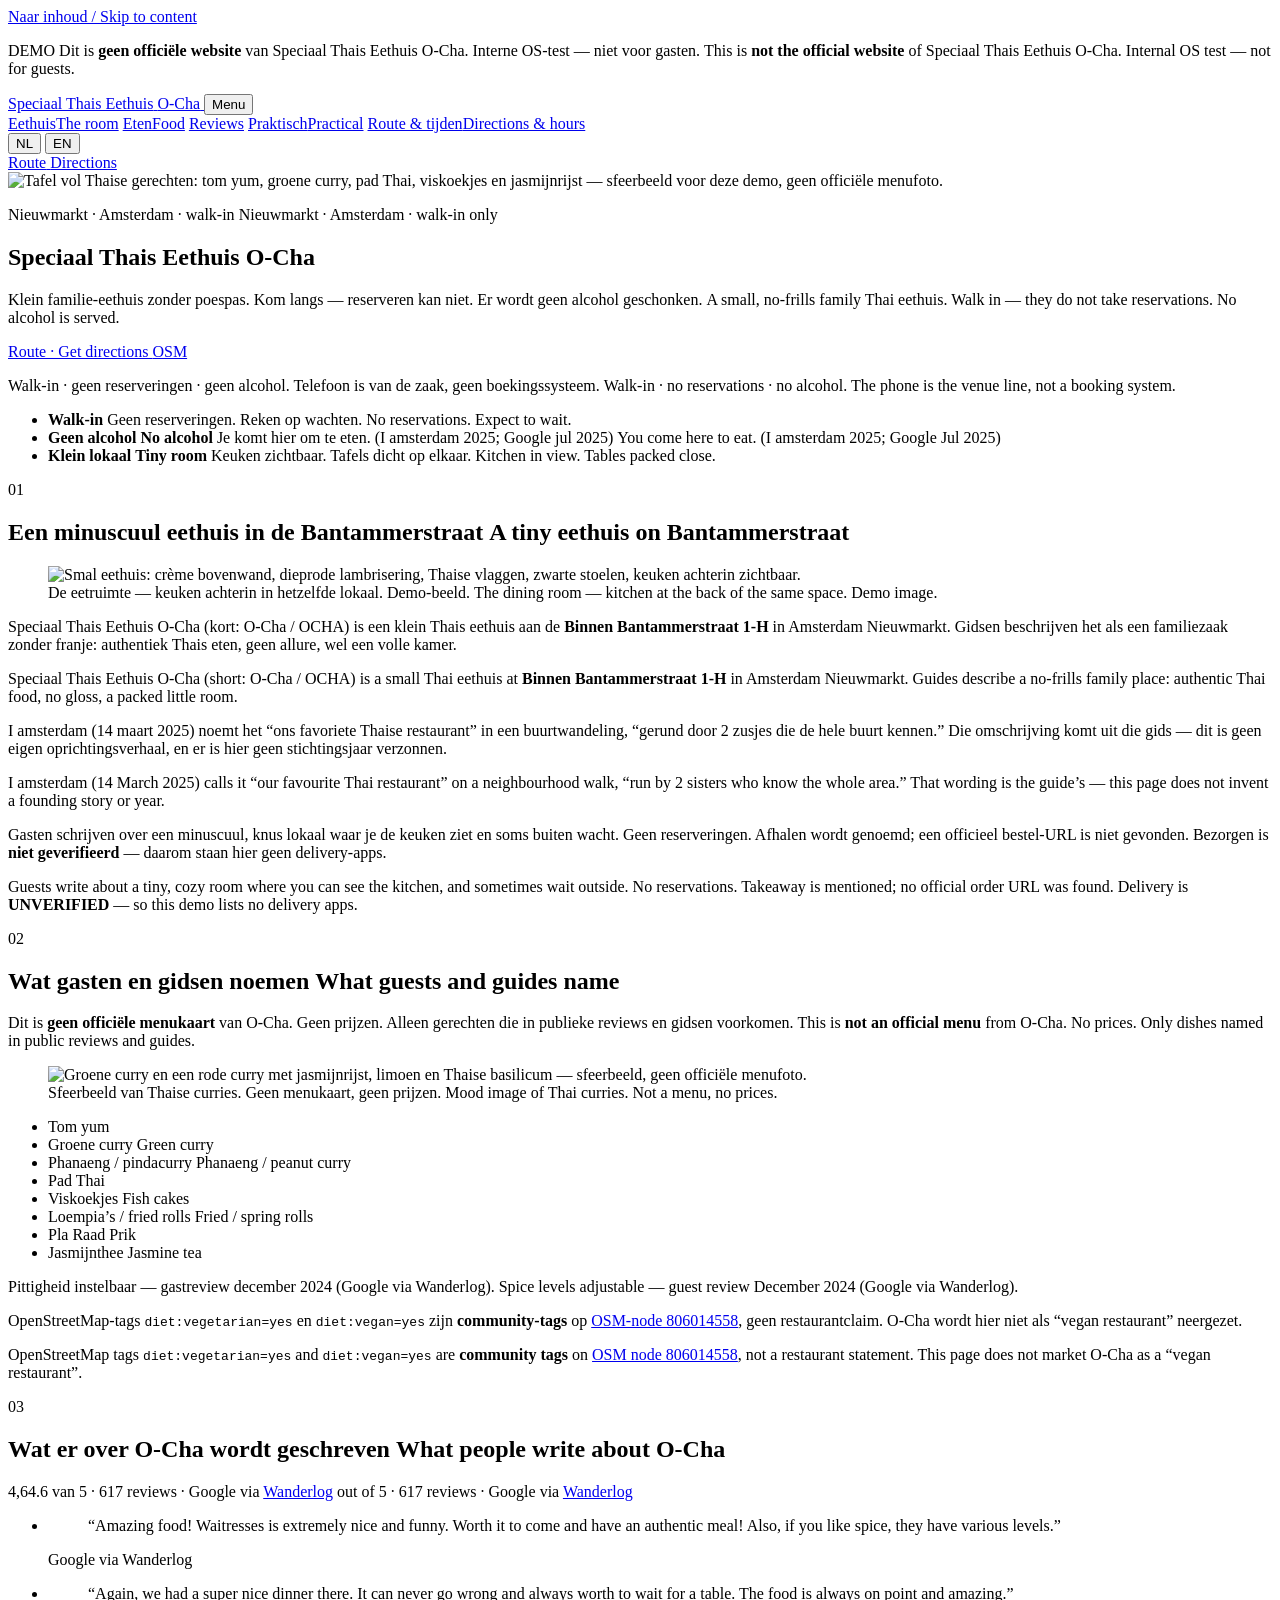
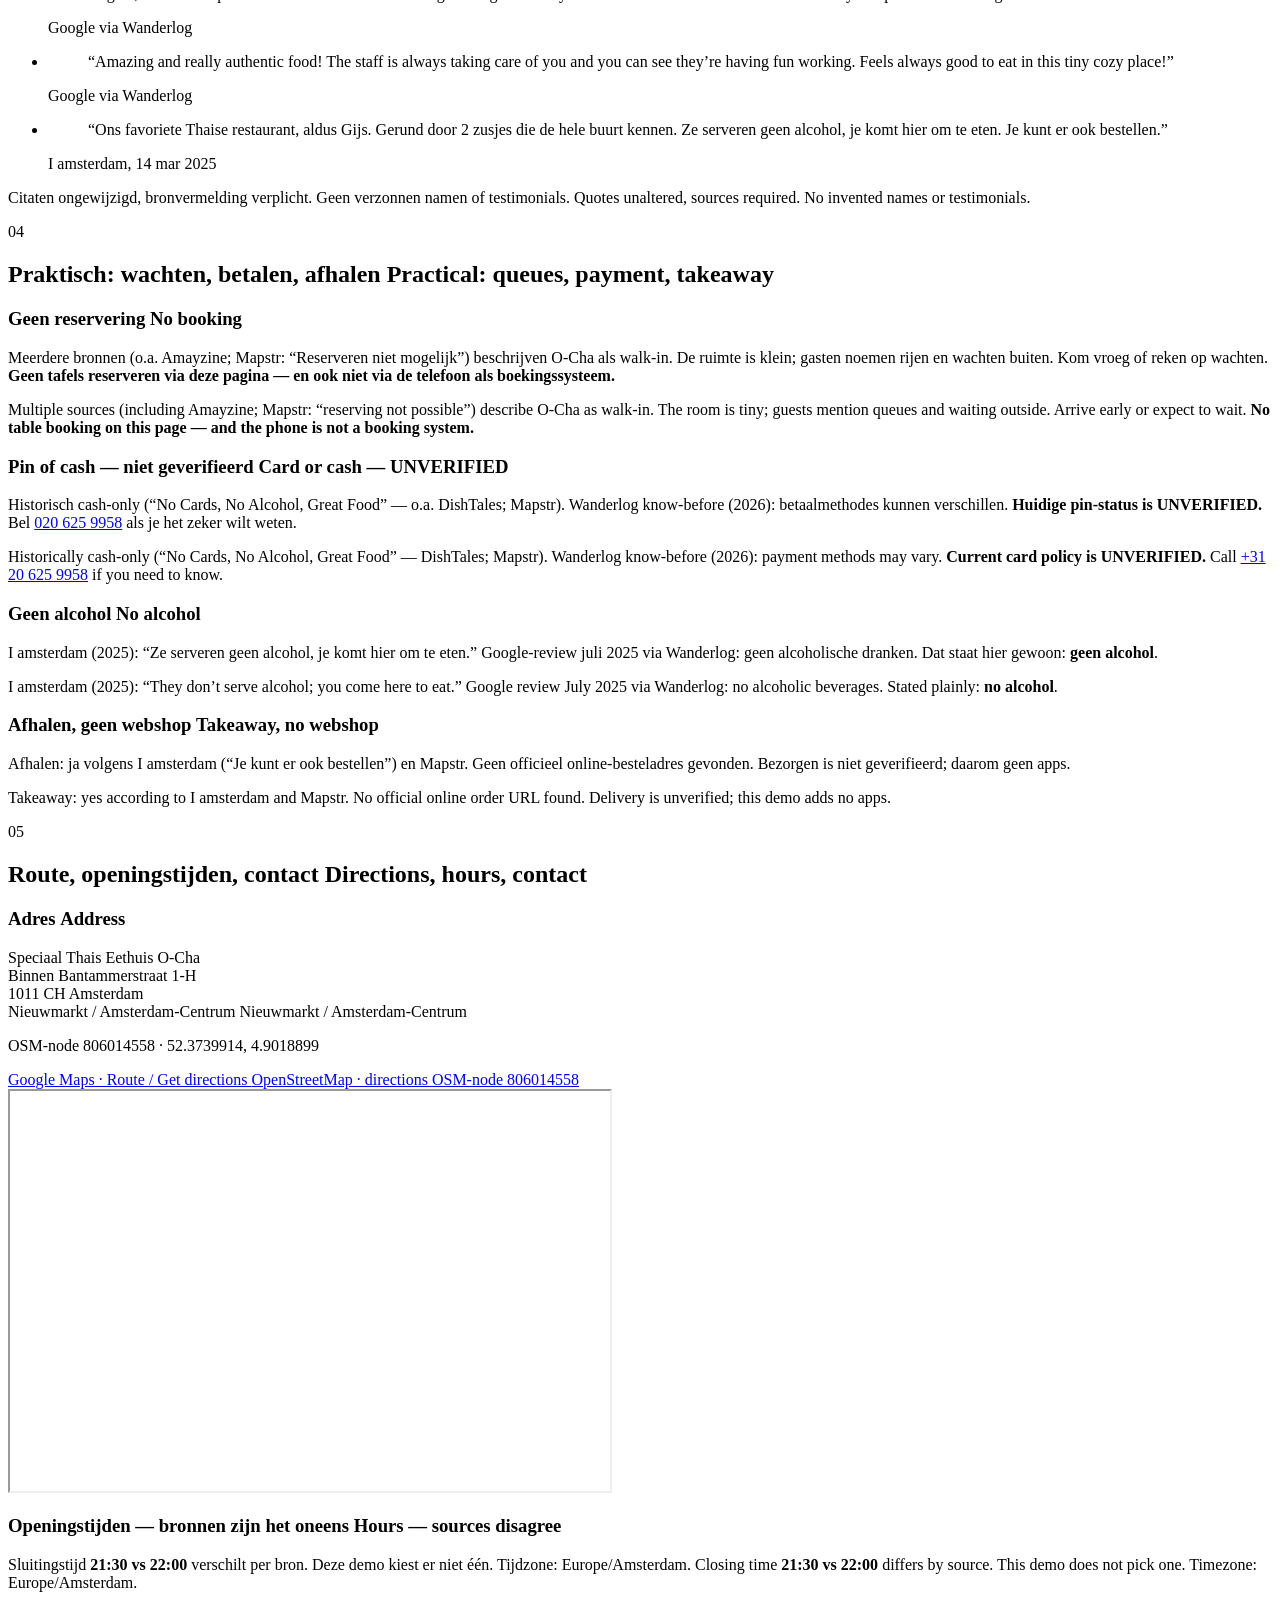
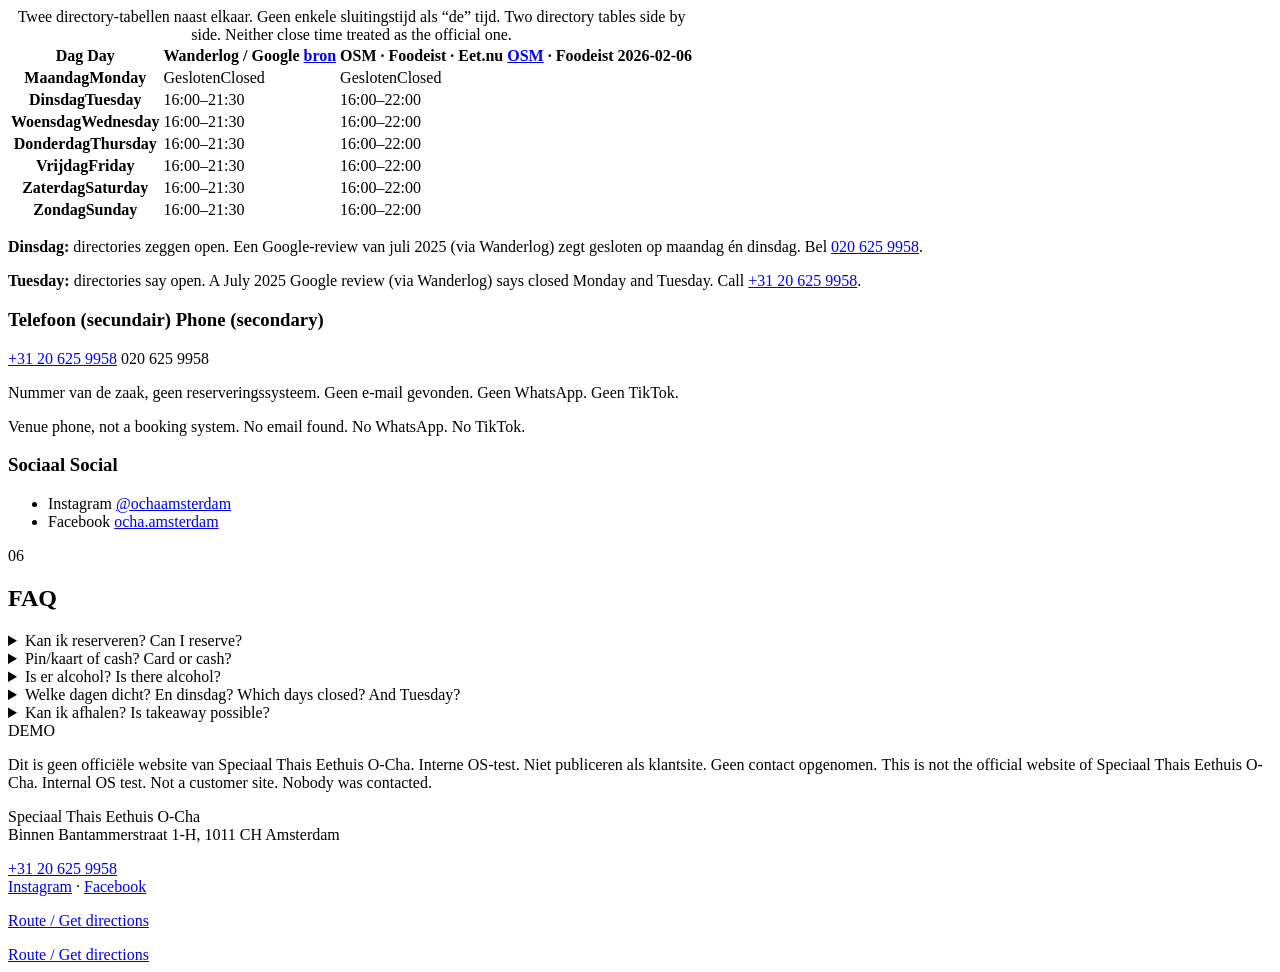
==== o-cha/index.html @ 5ad7f507 "Add O-Cha demo index.html" ====
<!DOCTYPE html>
<html lang="nl" data-lang="nl">
<head>
  <meta charset="utf-8">
  <meta name="viewport" content="width=device-width, initial-scale=1">
  <title>Speciaal Thais Eethuis O-Cha · Nieuwmarkt Amsterdam (Demo)</title>
  <meta name="description" content="Demo — geen officiële website. Speciaal Thais Eethuis O-Cha, Binnen Bantammerstraat 1-H, Amsterdam Nieuwmarkt. Walk-in, geen reserveringen, geen alcohol. Routebeschrijving.">
  <meta name="robots" content="noindex, nofollow, noarchive">
  <meta name="author" content="Interne OS-test demo (niet O-Cha)">
  <meta name="theme-color" content="#6F1D1F">
  <meta property="og:title" content="Speciaal Thais Eethuis O-Cha · Nieuwmarkt (Demo)">
  <meta property="og:description" content="Demo — not the official website. Tiny walk-in Thai eethuis in Amsterdam Nieuwmarkt. No reservations. No alcohol. Get directions.">
  <meta property="og:locale" content="nl_NL">
  <meta property="og:type" content="website">
  <link rel="preconnect" href="https://fonts.googleapis.com">
  <link rel="preconnect" href="https://fonts.gstatic.com" crossorigin>
  <link href="https://fonts.googleapis.com/css2?family=Bricolage+Grotesque:opsz,wght@12..96,500;12..96,700;12..96,800&family=Source+Serif+4:ital,opsz,wght@0,8..60,400;0,8..60,600;1,8..60,400&display=swap" rel="stylesheet">
  <link rel="stylesheet" href="styles.css">
  <script type="application/ld+json">
  {
    "@context": "https://schema.org",
    "@type": "Restaurant",
    "name": "Speciaal Thais Eethuis O-Cha",
    "alternateName": ["O-Cha", "OCHA", "Thais Eethuis Ocha"],
    "servesCuisine": "Thai",
    "acceptsReservations": false,
    "address": {
      "@type": "PostalAddress",
      "streetAddress": "Binnen Bantammerstraat 1-H",
      "postalCode": "1011 CH",
      "addressLocality": "Amsterdam",
      "addressRegion": "Noord-Holland",
      "addressCountry": "NL"
    },
    "geo": {
      "@type": "GeoCoordinates",
      "latitude": 52.3739914,
      "longitude": 4.9018899
    },
    "telephone": "+31206259958",
    "hasMap": "https://www.openstreetmap.org/node/806014558",
    "sameAs": [
      "https://www.instagram.com/ochaamsterdam/",
      "https://www.facebook.com/ocha.amsterdam",
      "https://www.openstreetmap.org/node/806014558"
    ]}
  </script>
</head>
<body>
  <a class="skip-link" href="#inhoud">Naar inhoud / Skip to content</a>

  <div class="chrome-sticky">
  <div class="demo-banner" role="note">
    <p>
      <span class="stamp">DEMO</span>
      <span class="i18n-nl">Dit is <strong>geen officiële website</strong> van Speciaal Thais Eethuis O-Cha. Interne OS-test — niet voor gasten.</span>
      <span class="i18n-en" lang="en">This is <strong>not the official website</strong> of Speciaal Thais Eethuis O-Cha. Internal OS test — not for guests.</span>
    </p>
  </div>

  <header class="site-header">
    <div class="header-inner">
      <a class="wordmark" href="#top">
        <span class="wordmark-kicker">Speciaal Thais Eethuis</span>
        <span class="wordmark-name">O-Cha</span>
      </a>
      <button type="button" class="nav-toggle" id="nav-toggle" aria-expanded="false" aria-controls="site-nav">Menu</button>
      <nav class="nav" id="site-nav" aria-label="Pagina">
        <a href="#eethuis"><span class="i18n-nl">Eethuis</span><span class="i18n-en" lang="en">The room</span></a>
        <a href="#eten"><span class="i18n-nl">Eten</span><span class="i18n-en" lang="en">Food</span></a>
        <a href="#reviews">Reviews</a>
        <a href="#praktisch"><span class="i18n-nl">Praktisch</span><span class="i18n-en" lang="en">Practical</span></a>
        <a href="#route"><span class="i18n-nl">Route &amp; tijden</span><span class="i18n-en" lang="en">Directions &amp; hours</span></a>
      </nav>
      <div class="header-tools">
        <div class="lang-switch" role="group" aria-label="Taal / Language">
          <button type="button" data-lang-btn="nl" aria-pressed="true" lang="nl" aria-label="Nederlands">NL</button>
          <button type="button" data-lang-btn="en" aria-pressed="false" lang="en" aria-label="English">EN</button>
        </div>
        <a class="btn btn-header" href="https://www.google.com/maps/dir/?api=1&amp;destination=Binnen+Bantammerstraat+1-H%2C+1011+CH+Amsterdam" rel="noopener noreferrer">
          <span class="i18n-nl">Route</span>
          <span class="i18n-en" lang="en">Directions</span>
        </a>
      </div>
    </div>
  </header>
  </div>

  <main id="inhoud">
    <section class="hero" id="top">
      <div class="hero-media">
        <img
          src="assets/hero.jpg"
          alt="Tafel vol Thaise gerechten: tom yum, groene curry, pad Thai, viskoekjes en jasmijnrijst — sfeerbeeld voor deze demo, geen officiële menufoto."
          width="1536"
          height="1024"
          fetchpriority="high"
          decoding="async">
      </div>
      <div class="hero-copy">
        <p class="eyebrow">
          <span class="i18n-nl">Nieuwmarkt · Amsterdam · walk-in</span>
          <span class="i18n-en" lang="en">Nieuwmarkt · Amsterdam · walk-in only</span>
        </p>
        <h1>
          <span class="h1-kicker">Speciaal Thais Eethuis</span>
          <span class="h1-name">O-Cha</span>
        </h1>
        <p class="lede">
          <span class="i18n-nl">Klein familie-eethuis zonder poespas. Kom langs — reserveren kan niet. Er wordt geen alcohol geschonken.</span>
          <span class="i18n-en" lang="en">A small, no-frills family Thai eethuis. Walk in — they do not take reservations. No alcohol is served.</span>
        </p>
        <div class="hero-cta">
          <a class="btn btn-primary" href="https://www.google.com/maps/dir/?api=1&amp;destination=Binnen+Bantammerstraat+1-H%2C+1011+CH+Amsterdam" rel="noopener noreferrer">
            Route · Get directions
          </a>
          <a class="btn btn-ghost" href="https://www.openstreetmap.org/directions?to=52.3739914%2C4.9018899" rel="noopener noreferrer">
            OSM
          </a>
        </div>
        <p class="hero-note">
          <span class="i18n-nl">Walk-in · geen reserveringen · geen alcohol. Telefoon is van de zaak, geen boekingssysteem.</span>
          <span class="i18n-en" lang="en">Walk-in · no reservations · no alcohol. The phone is the venue line, not a booking system.</span>
        </p>
      </div>
    </section>

    <section class="facts" aria-label="In het kort">
      <ul class="fact-row">
        <li>
          <strong>Walk-in</strong>
          <span class="i18n-nl">Geen reserveringen. Reken op wachten.</span>
          <span class="i18n-en" lang="en">No reservations. Expect to wait.</span>
        </li>
        <li>
          <strong class="i18n-nl">Geen alcohol</strong>
          <strong class="i18n-en" lang="en">No alcohol</strong>
          <span class="i18n-nl">Je komt hier om te eten. (I amsterdam 2025; Google jul 2025)</span>
          <span class="i18n-en" lang="en">You come here to eat. (I amsterdam 2025; Google Jul 2025)</span>
        </li>
        <li>
          <strong class="i18n-nl">Klein lokaal</strong>
          <strong class="i18n-en" lang="en">Tiny room</strong>
          <span class="i18n-nl">Keuken zichtbaar. Tafels dicht op elkaar.</span>
          <span class="i18n-en" lang="en">Kitchen in view. Tables packed close.</span>
        </li>
      </ul>
    </section>

    <section class="section about" id="eethuis">
      <div class="section-head">
        <p class="section-num">01</p>
        <h2>
          <span class="i18n-nl">Een minuscuul eethuis in de Bantammerstraat</span>
          <span class="i18n-en" lang="en">A tiny eethuis on Bantammerstraat</span>
        </h2>
      </div>
      <div class="about-grid">
        <figure class="about-photo">
          <img
            src="assets/room.jpg"
            alt="Smal eethuis: crème bovenwand, dieprode lambrisering, Thaise vlaggen, zwarte stoelen, keuken achterin zichtbaar."
            width="1536"
            height="1024"
            loading="lazy"
            decoding="async">
          <figcaption>
            <span class="i18n-nl">De eetruimte — keuken achterin in hetzelfde lokaal. Demo-beeld.</span>
            <span class="i18n-en" lang="en">The dining room — kitchen at the back of the same space. Demo image.</span>
          </figcaption>
        </figure>
        <div class="about-copy prose">
          <p class="i18n-nl">
            Speciaal Thais Eethuis O-Cha (kort: O-Cha / OCHA) is een klein Thais eethuis aan de
            <strong>Binnen Bantammerstraat 1-H</strong> in Amsterdam Nieuwmarkt.
            Gidsen beschrijven het als een familiezaak zonder franje: authentiek Thais eten, geen allure, wel een volle kamer.
          </p>
          <p class="i18n-en" lang="en">
            Speciaal Thais Eethuis O-Cha (short: O-Cha / OCHA) is a small Thai eethuis at
            <strong>Binnen Bantammerstraat 1-H</strong> in Amsterdam Nieuwmarkt.
            Guides describe a no-frills family place: authentic Thai food, no gloss, a packed little room.
          </p>
          <p class="i18n-nl">
            I amsterdam (14 maart 2025) noemt het “ons favoriete Thaise restaurant” in een buurtwandeling,
            “gerund door 2 zusjes die de hele buurt kennen.”
            Die omschrijving komt uit die gids — dit is geen eigen oprichtingsverhaal, en er is hier geen stichtingsjaar verzonnen.
          </p>
          <p class="i18n-en" lang="en">
            I amsterdam (14 March 2025) calls it “our favourite Thai restaurant” on a neighbourhood walk,
            “run by 2 sisters who know the whole area.”
            That wording is the guide’s — this page does not invent a founding story or year.
          </p>
          <p class="i18n-nl">
            Gasten schrijven over een minuscuul, knus lokaal waar je de keuken ziet en soms buiten wacht.
            Geen reserveringen. Afhalen wordt genoemd; een officieel bestel-URL is niet gevonden. Bezorgen is <strong>niet geverifieerd</strong> — daarom staan hier geen delivery-apps.
          </p>
          <p class="i18n-en" lang="en">
            Guests write about a tiny, cozy room where you can see the kitchen, and sometimes wait outside.
            No reservations. Takeaway is mentioned; no official order URL was found. Delivery is <strong>UNVERIFIED</strong> — so this demo lists no delivery apps.
          </p>
        </div>
      </div>
    </section>

    <section class="section food" id="eten">
      <div class="section-head">
        <p class="section-num">02</p>
        <h2>
          <span class="i18n-nl">Wat gasten en gidsen noemen</span>
          <span class="i18n-en" lang="en">What guests and guides name</span>
        </h2>
        <p class="section-lead">
          <span class="i18n-nl">Dit is <strong>geen officiële menukaart</strong> van O-Cha. Geen prijzen. Alleen gerechten die in publieke reviews en gidsen voorkomen.</span>
          <span class="i18n-en" lang="en">This is <strong>not an official menu</strong> from O-Cha. No prices. Only dishes named in public reviews and guides.</span>
        </p>
      </div>
      <figure class="food-photo">
        <img
          src="assets/food.jpg"
          alt="Groene curry en een rode curry met jasmijnrijst, limoen en Thaise basilicum — sfeerbeeld, geen officiële menufoto."
          width="1536"
          height="1024"
          loading="lazy"
          decoding="async">
        <figcaption>
          <span class="i18n-nl">Sfeerbeeld van Thaise curries. Geen menukaart, geen prijzen.</span>
          <span class="i18n-en" lang="en">Mood image of Thai curries. Not a menu, no prices.</span>
        </figcaption>
      </figure>
      <ul class="dish-list">
        <li>Tom yum</li>
        <li>
          <span class="i18n-nl">Groene curry</span>
          <span class="i18n-en" lang="en">Green curry</span>
        </li>
        <li>
          <span class="i18n-nl">Phanaeng / pindacurry</span>
          <span class="i18n-en" lang="en">Phanaeng / peanut curry</span>
        </li>
        <li>Pad Thai</li>
        <li>
          <span class="i18n-nl">Viskoekjes</span>
          <span class="i18n-en" lang="en">Fish cakes</span>
        </li>
        <li>
          <span class="i18n-nl">Loempia’s / fried rolls</span>
          <span class="i18n-en" lang="en">Fried / spring rolls</span>
        </li>
        <li>Pla Raad Prik</li>
        <li>
          <span class="i18n-nl">Jasmijnthee</span>
          <span class="i18n-en" lang="en">Jasmine tea</span>
        </li>
      </ul>
      <p class="spice-note">
        <span class="i18n-nl">Pittigheid instelbaar — gastreview december 2024 (Google via Wanderlog).</span>
        <span class="i18n-en" lang="en">Spice levels adjustable — guest review December 2024 (Google via Wanderlog).</span>
      </p>
      <aside class="callout callout-quiet">
        <p class="i18n-nl">
          OpenStreetMap-tags <code>diet:vegetarian=yes</code> en <code>diet:vegan=yes</code> zijn
          <strong>community-tags</strong> op
          <a href="https://www.openstreetmap.org/node/806014558" rel="noopener noreferrer">OSM-node 806014558</a>,
          geen restaurantclaim. O-Cha wordt hier niet als “vegan restaurant” neergezet.
        </p>
        <p class="i18n-en" lang="en">
          OpenStreetMap tags <code>diet:vegetarian=yes</code> and <code>diet:vegan=yes</code> are
          <strong>community tags</strong> on
          <a href="https://www.openstreetmap.org/node/806014558" rel="noopener noreferrer">OSM node 806014558</a>,
          not a restaurant statement. This page does not market O-Cha as a “vegan restaurant”.
        </p>
      </aside>
    </section>

    <section class="section reviews" id="reviews">
      <div class="section-head">
        <p class="section-num">03</p>
        <h2>
          <span class="i18n-nl">Wat er over O-Cha wordt geschreven</span>
          <span class="i18n-en" lang="en">What people write about O-Cha</span>
        </h2>
        <p class="rating-line">
          <span class="rating-num"><span class="i18n-nl">4,6</span><span class="i18n-en" lang="en">4.6</span></span>
          <span class="rating-meta">
            <span class="i18n-nl">van 5 · 617 reviews · Google via <a href="https://wanderlog.com/place/details/372901/ocha-thai-restaurant" rel="noopener noreferrer">Wanderlog</a></span>
            <span class="i18n-en" lang="en">out of 5 · 617 reviews · Google via <a href="https://wanderlog.com/place/details/372901/ocha-thai-restaurant" rel="noopener noreferrer">Wanderlog</a></span>
          </span>
        </p>
      </div>
      <ul class="review-grid">
        <li class="review-card" lang="en">
          <blockquote>
            <p>“Amazing food! Waitresses is extremely nice and funny. Worth it to come and have an authentic meal! Also, if you like spice, they have various levels.”</p>
          </blockquote>
          <p class="review-src">Google via Wanderlog</p>
        </li>
        <li class="review-card" lang="en">
          <blockquote>
            <p>“Again, we had a super nice dinner there. It can never go wrong and always worth to wait for a table. The food is always on point and amazing.”</p>
          </blockquote>
          <p class="review-src">Google via Wanderlog</p>
        </li>
        <li class="review-card" lang="en">
          <blockquote>
            <p>“Amazing and really authentic food! The staff is always taking care of you and you can see they’re having fun working. Feels always good to eat in this tiny cozy place!”</p>
          </blockquote>
          <p class="review-src">Google via Wanderlog</p>
        </li>
        <li class="review-card">
          <blockquote>
            <p>“Ons favoriete Thaise restaurant, aldus Gijs. Gerund door 2 zusjes die de hele buurt kennen. Ze serveren geen alcohol, je komt hier om te eten. Je kunt er ook bestellen.”</p>
          </blockquote>
          <p class="review-src">I amsterdam, 14 mar 2025</p>
        </li>
      </ul>
      <p class="fineprint">
        <span class="i18n-nl">Citaten ongewijzigd, bronvermelding verplicht. Geen verzonnen namen of testimonials.</span>
        <span class="i18n-en" lang="en">Quotes unaltered, sources required. No invented names or testimonials.</span>
      </p>
    </section>

    <section class="section practical" id="praktisch">
      <div class="section-head">
        <p class="section-num">04</p>
        <h2>
          <span class="i18n-nl">Praktisch: wachten, betalen, afhalen</span>
          <span class="i18n-en" lang="en">Practical: queues, payment, takeaway</span>
        </h2>
      </div>
      <div class="pract-grid">
        <article class="pract-card">
          <h3>
            <span class="i18n-nl">Geen reservering</span>
            <span class="i18n-en" lang="en">No booking</span>
          </h3>
          <p class="i18n-nl">
            Meerdere bronnen (o.a. Amayzine; Mapstr: “Reserveren niet mogelijk”) beschrijven O-Cha als walk-in.
            De ruimte is klein; gasten noemen rijen en wachten buiten. Kom vroeg of reken op wachten.
            <strong>Geen tafels reserveren via deze pagina — en ook niet via de telefoon als boekingssysteem.</strong>
          </p>
          <p class="i18n-en" lang="en">
            Multiple sources (including Amayzine; Mapstr: “reserving not possible”) describe O-Cha as walk-in.
            The room is tiny; guests mention queues and waiting outside. Arrive early or expect to wait.
            <strong>No table booking on this page — and the phone is not a booking system.</strong>
          </p>
        </article>
        <article class="pract-card">
          <h3>
            <span class="i18n-nl">Pin of cash — niet geverifieerd</span>
            <span class="i18n-en" lang="en">Card or cash — UNVERIFIED</span>
          </h3>
          <p class="i18n-nl">
            Historisch cash-only (“No Cards, No Alcohol, Great Food” — o.a. DishTales; Mapstr).
            Wanderlog know-before (2026): betaalmethodes kunnen verschillen.
            <strong>Huidige pin-status is UNVERIFIED.</strong>
            Bel <a href="tel:+31206259958">020 625 9958</a> als je het zeker wilt weten.
          </p>
          <p class="i18n-en" lang="en">
            Historically cash-only (“No Cards, No Alcohol, Great Food” — DishTales; Mapstr).
            Wanderlog know-before (2026): payment methods may vary.
            <strong>Current card policy is UNVERIFIED.</strong>
            Call <a href="tel:+31206259958">+31 20 625 9958</a> if you need to know.
          </p>
        </article>
        <article class="pract-card">
          <h3>
            <span class="i18n-nl">Geen alcohol</span>
            <span class="i18n-en" lang="en">No alcohol</span>
          </h3>
          <p class="i18n-nl">
            I amsterdam (2025): “Ze serveren geen alcohol, je komt hier om te eten.”
            Google-review juli 2025 via Wanderlog: geen alcoholische dranken.
            Dat staat hier gewoon: <strong>geen alcohol</strong>.
          </p>
          <p class="i18n-en" lang="en">
            I amsterdam (2025): “They don’t serve alcohol; you come here to eat.”
            Google review July 2025 via Wanderlog: no alcoholic beverages.
            Stated plainly: <strong>no alcohol</strong>.
          </p>
        </article>
        <article class="pract-card">
          <h3>
            <span class="i18n-nl">Afhalen, geen webshop</span>
            <span class="i18n-en" lang="en">Takeaway, no webshop</span>
          </h3>
          <p class="i18n-nl">
            Afhalen: ja volgens I amsterdam (“Je kunt er ook bestellen”) en Mapstr.
            Geen officieel online-besteladres gevonden. Bezorgen is niet geverifieerd; daarom geen apps.
          </p>
          <p class="i18n-en" lang="en">
            Takeaway: yes according to I amsterdam and Mapstr.
            No official online order URL found. Delivery is unverified; this demo adds no apps.
          </p>
        </article>
      </div>
    </section>

    <section class="section location" id="route">
      <div class="section-head">
        <p class="section-num">05</p>
        <h2>
          <span class="i18n-nl">Route, openingstijden, contact</span>
          <span class="i18n-en" lang="en">Directions, hours, contact</span>
        </h2>
      </div>

      <div class="loc-grid">
        <div class="loc-card address-card">
          <h3>
            <span class="i18n-nl">Adres</span>
            <span class="i18n-en" lang="en">Address</span>
          </h3>
          <p class="addr">
            Speciaal Thais Eethuis O-Cha<br>
            Binnen Bantammerstraat 1-H<br>
            1011 CH Amsterdam<br>
            <span class="i18n-nl">Nieuwmarkt / Amsterdam-Centrum</span>
            <span class="i18n-en" lang="en">Nieuwmarkt / Amsterdam-Centrum</span>
          </p>
          <p class="coords">OSM-node 806014558 · 52.3739914, 4.9018899</p>
          <div class="cta-stack">
            <a class="btn btn-primary" href="https://www.google.com/maps/dir/?api=1&amp;destination=Binnen+Bantammerstraat+1-H%2C+1011+CH+Amsterdam" rel="noopener noreferrer">
              Google Maps · Route / Get directions
            </a>
            <a class="btn btn-secondary" href="https://www.openstreetmap.org/directions?to=52.3739914%2C4.9018899" rel="noopener noreferrer">
              OpenStreetMap · directions
            </a>
            <a class="text-link" href="https://www.openstreetmap.org/node/806014558" rel="noopener noreferrer">OSM-node 806014558</a>
          </div>
        </div>

        <div class="loc-card map-card">
          <iframe
            title="OpenStreetMap: Speciaal Thais Eethuis O-Cha, Binnen Bantammerstraat"
            src="https://www.openstreetmap.org/export/embed.html?bbox=4.8985%2C52.3724%2C4.9053%2C52.3756&amp;layer=mapnik&amp;marker=52.3739914%2C4.9018899"
            width="600"
            height="400"
            loading="lazy"
            referrerpolicy="no-referrer-when-downgrade"></iframe>
        </div>
      </div>

      <div class="hours-wrap">
        <h3>
          <span class="i18n-nl">Openingstijden — bronnen zijn het oneens</span>
          <span class="i18n-en" lang="en">Hours — sources disagree</span>
        </h3>
        <p class="hours-caption">
          <span class="i18n-nl">Sluitingstijd <strong>21:30 vs 22:00</strong> verschilt per bron. Deze demo kiest er niet één. Tijdzone: Europe/Amsterdam.</span>
          <span class="i18n-en" lang="en">Closing time <strong>21:30 vs 22:00</strong> differs by source. This demo does not pick one. Timezone: Europe/Amsterdam.</span>
        </p>
        <div class="table-scroll" tabindex="0">
          <table class="hours-table">
            <caption>
              <span class="i18n-nl">Twee directory-tabellen naast elkaar. Geen enkele sluitingstijd als “de” tijd.</span>
              <span class="i18n-en" lang="en">Two directory tables side by side. Neither close time treated as the official one.</span>
            </caption>
            <thead>
              <tr>
                <th scope="col">
                  <span class="i18n-nl">Dag</span>
                  <span class="i18n-en" lang="en">Day</span>
                </th>
                <th scope="col">
                  Wanderlog / Google
                  <span class="th-src"><a href="https://wanderlog.com/place/details/372901/ocha-thai-restaurant" rel="noopener noreferrer">bron</a></span>
                </th>
                <th scope="col">
                  OSM · Foodeist · Eet.nu
                  <span class="th-src"><a href="https://www.openstreetmap.org/node/806014558" rel="noopener noreferrer">OSM</a> · Foodeist 2026-02-06</span>
                </th>
              </tr>
            </thead>
            <tbody>
              <tr>
                <th scope="row"><span class="i18n-nl">Maandag</span><span class="i18n-en" lang="en">Monday</span></th>
                <td><span class="i18n-nl">Gesloten</span><span class="i18n-en" lang="en">Closed</span></td>
                <td><span class="i18n-nl">Gesloten</span><span class="i18n-en" lang="en">Closed</span></td>
              </tr>
              <tr class="row-conflict">
                <th scope="row"><span class="i18n-nl">Dinsdag</span><span class="i18n-en" lang="en">Tuesday</span></th>
                <td>16:00–21:30</td>
                <td>16:00–22:00</td>
              </tr>
              <tr>
                <th scope="row"><span class="i18n-nl">Woensdag</span><span class="i18n-en" lang="en">Wednesday</span></th>
                <td>16:00–21:30</td>
                <td>16:00–22:00</td>
              </tr>
              <tr>
                <th scope="row"><span class="i18n-nl">Donderdag</span><span class="i18n-en" lang="en">Thursday</span></th>
                <td>16:00–21:30</td>
                <td>16:00–22:00</td>
              </tr>
              <tr>
                <th scope="row"><span class="i18n-nl">Vrijdag</span><span class="i18n-en" lang="en">Friday</span></th>
                <td>16:00–21:30</td>
                <td>16:00–22:00</td>
              </tr>
              <tr>
                <th scope="row"><span class="i18n-nl">Zaterdag</span><span class="i18n-en" lang="en">Saturday</span></th>
                <td>16:00–21:30</td>
                <td>16:00–22:00</td>
              </tr>
              <tr>
                <th scope="row"><span class="i18n-nl">Zondag</span><span class="i18n-en" lang="en">Sunday</span></th>
                <td>16:00–21:30</td>
                <td>16:00–22:00</td>
              </tr>
            </tbody>
          </table>
        </div>
        <aside class="callout callout-hours" role="note">
          <p class="i18n-nl">
            <strong>Dinsdag:</strong> directories zeggen open. Een Google-review van juli 2025 (via Wanderlog) zegt gesloten op maandag én dinsdag.
            Bel <a href="tel:+31206259958">020 625 9958</a>.
          </p>
          <p class="i18n-en" lang="en">
            <strong>Tuesday:</strong> directories say open. A July 2025 Google review (via Wanderlog) says closed Monday and Tuesday.
            Call <a href="tel:+31206259958">+31 20 625 9958</a>.
          </p>
        </aside>
      </div>

      <div class="contact-row">
        <div class="loc-card">
          <h3>
            <span class="i18n-nl">Telefoon (secundair)</span>
            <span class="i18n-en" lang="en">Phone (secondary)</span>
          </h3>
          <p class="phone-line">
            <a href="tel:+31206259958">+31 20 625 9958</a>
            <span class="phone-local">020 625 9958</span>
          </p>
          <p class="i18n-nl">Nummer van de zaak, geen reserveringssysteem. Geen e-mail gevonden. Geen WhatsApp. Geen TikTok.</p>
          <p class="i18n-en" lang="en">Venue phone, not a booking system. No email found. No WhatsApp. No TikTok.</p>
        </div>
        <div class="loc-card">
          <h3>
            <span class="i18n-nl">Sociaal</span>
            <span class="i18n-en" lang="en">Social</span>
          </h3>
          <ul class="social-list">
            <li>
              Instagram
              <a href="https://www.instagram.com/ochaamsterdam/" rel="noopener noreferrer">@ochaamsterdam</a>
            </li>
            <li>
              Facebook
              <a href="https://www.facebook.com/ocha.amsterdam" rel="noopener noreferrer">ocha.amsterdam</a>
            </li>
          </ul>
        </div>
      </div>
    </section>

    <section class="section faq" id="faq">
      <div class="section-head">
        <p class="section-num">06</p>
        <h2>FAQ</h2>
      </div>
      <div class="faq-list">
        <details>
          <summary>
            <span class="i18n-nl">Kan ik reserveren?</span>
            <span class="i18n-en" lang="en">Can I reserve?</span>
          </summary>
          <p class="i18n-nl">Nee volgens meerdere publieke bronnen (Amayzine; Mapstr “Reserveren niet mogelijk”; walk-in). Kom vroeg of reken op wachten. Deze demo heeft bewust geen reserveringsformulier.</p>
          <p class="i18n-en" lang="en">No, according to multiple public sources (Amayzine; Mapstr “reserving not possible”; walk-in). Come early or expect to wait. This demo has no reservation form on purpose.</p>
        </details>
        <details>
          <summary>
            <span class="i18n-nl">Pin/kaart of cash?</span>
            <span class="i18n-en" lang="en">Card or cash?</span>
          </summary>
          <p class="i18n-nl">Historisch cash-only. Huidige pin-status UNVERIFIED — bel 020 625 9958.</p>
          <p class="i18n-en" lang="en">Historically cash-only. Current card status UNVERIFIED — call +31 20 625 9958.</p>
        </details>
        <details>
          <summary>
            <span class="i18n-nl">Is er alcohol?</span>
            <span class="i18n-en" lang="en">Is there alcohol?</span>
          </summary>
          <p class="i18n-nl">Nee. I amsterdam (2025) en Google-review juli 2025 via Wanderlog.</p>
          <p class="i18n-en" lang="en">No. I amsterdam (2025) and a July 2025 Google review via Wanderlog.</p>
        </details>
        <details>
          <summary>
            <span class="i18n-nl">Welke dagen dicht? En dinsdag?</span>
            <span class="i18n-en" lang="en">Which days closed? And Tuesday?</span>
          </summary>
          <p class="i18n-nl">Directories: maandag dicht, di–zo open. Sluitingstijd 21:30 vs 22:00 verschilt per bron. Dinsdag: directories zeggen open; een Google-review van juli 2025 (via Wanderlog) zegt gesloten op maandag én dinsdag. Bel 020 625 9958.</p>
          <p class="i18n-en" lang="en">Directories: Monday closed, Tue–Sun open. Closing time 21:30 vs 22:00 differs by source. Tuesday: directories say open; a July 2025 Google review (via Wanderlog) says closed Monday and Tuesday. Call +31 20 625 9958.</p>
        </details>
        <details>
          <summary>
            <span class="i18n-nl">Kan ik afhalen?</span>
            <span class="i18n-en" lang="en">Is takeaway possible?</span>
          </summary>
          <p class="i18n-nl">Ja volgens I amsterdam en Mapstr. Geen officieel online-bestel-URL gevonden. Geen delivery-apps op deze pagina.</p>
          <p class="i18n-en" lang="en">Yes according to I amsterdam and Mapstr. No official online order URL found. No delivery apps on this page.</p>
        </details>
      </div>
    </section>
  </main>

  <footer class="site-footer">
    <div class="footer-demo" role="note">
      <span class="stamp">DEMO</span>
      <p>
        <span class="i18n-nl">Dit is geen officiële website van Speciaal Thais Eethuis O-Cha. Interne OS-test. Niet publiceren als klantsite. Geen contact opgenomen.</span>
        <span class="i18n-en" lang="en">This is not the official website of Speciaal Thais Eethuis O-Cha. Internal OS test. Not a customer site. Nobody was contacted.</span>
      </p>
    </div>
    <div class="footer-grid">
      <p>
        Speciaal Thais Eethuis O-Cha<br>
        Binnen Bantammerstraat 1-H, 1011 CH Amsterdam
      </p>
      <p>
        <a href="tel:+31206259958">+31 20 625 9958</a><br>
        <a href="https://www.instagram.com/ochaamsterdam/" rel="noopener noreferrer">Instagram</a>
        ·
        <a href="https://www.facebook.com/ocha.amsterdam" rel="noopener noreferrer">Facebook</a>
      </p>
      <p class="footer-cta">
        <a href="https://www.google.com/maps/dir/?api=1&amp;destination=Binnen+Bantammerstraat+1-H%2C+1011+CH+Amsterdam" rel="noopener noreferrer">Route / Get directions</a>
      </p>
    </div>
  </footer>

  <div class="sticky-cta" id="sticky-cta">
    <a class="btn btn-primary" href="https://www.google.com/maps/dir/?api=1&amp;destination=Binnen+Bantammerstraat+1-H%2C+1011+CH+Amsterdam" rel="noopener noreferrer">
      Route / Get directions
    </a>
  </div>

  <script src="app.js" defer></script>
</body>
</html>
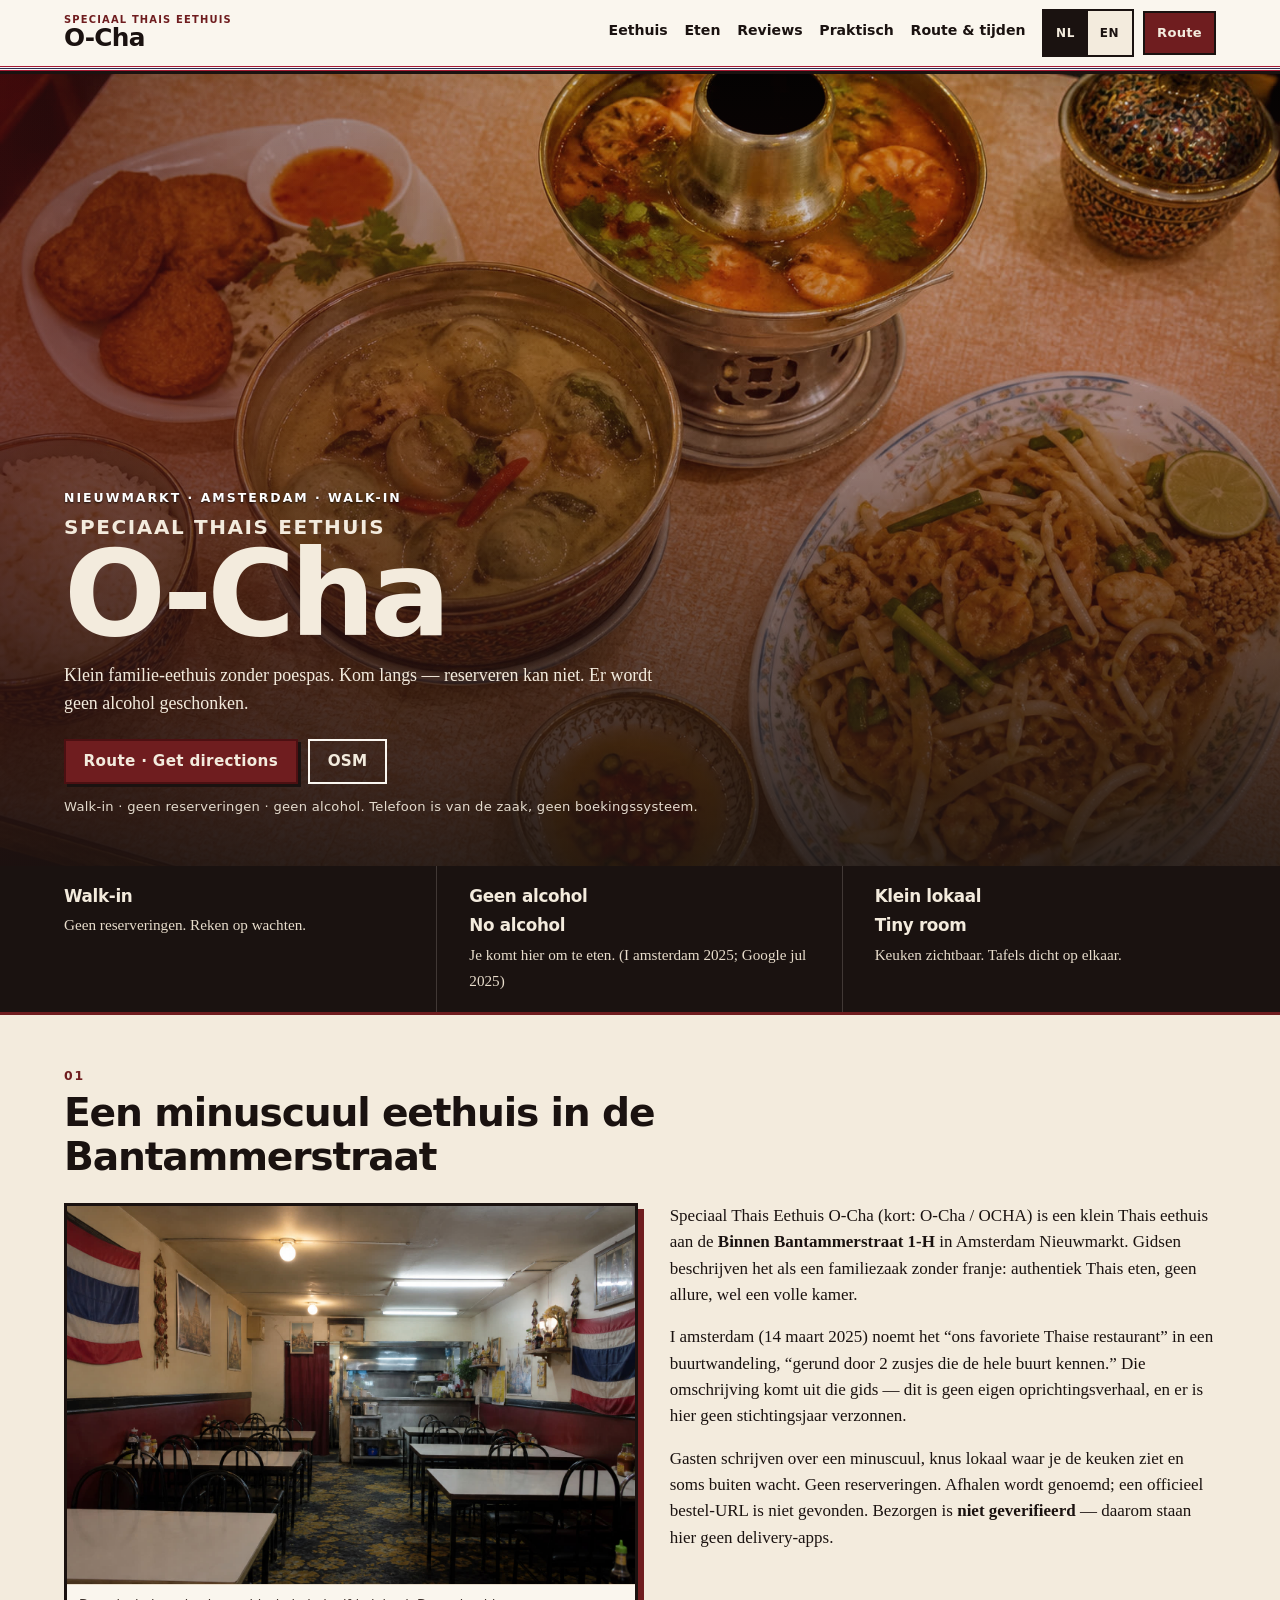
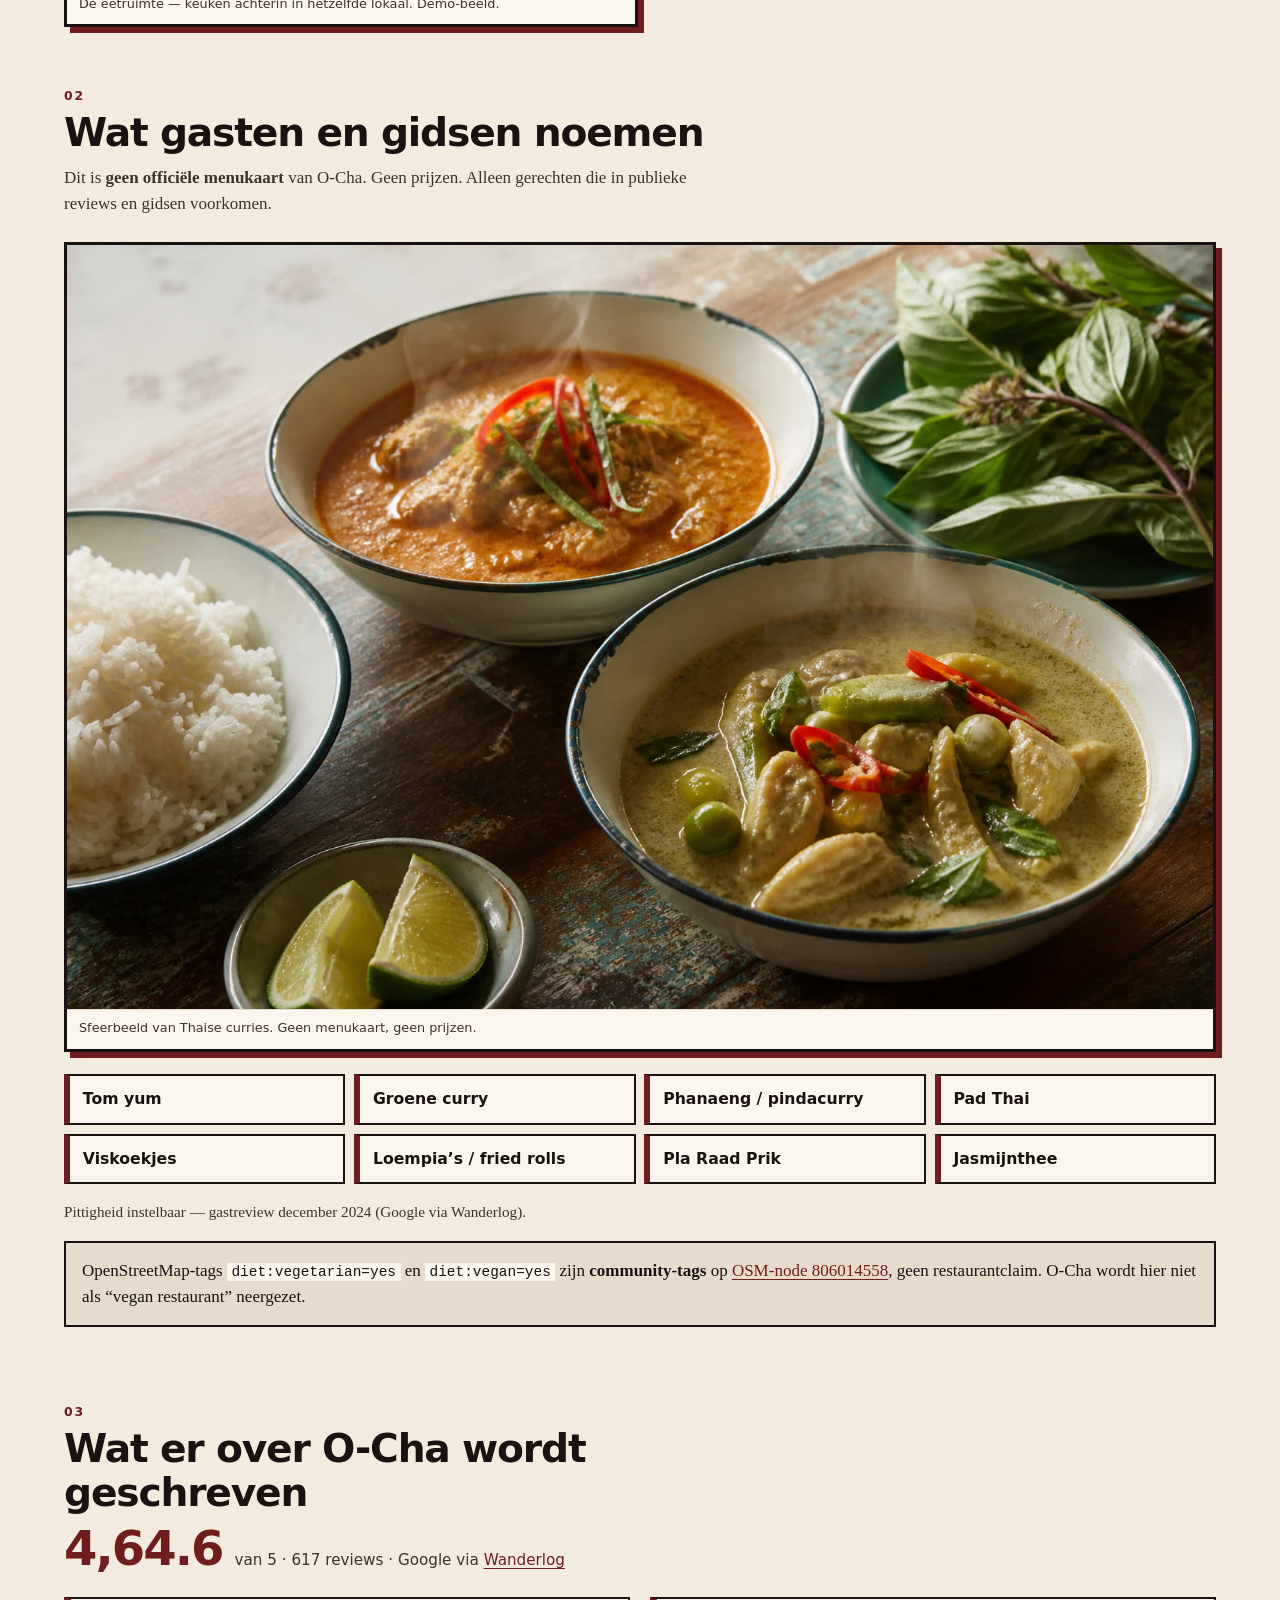
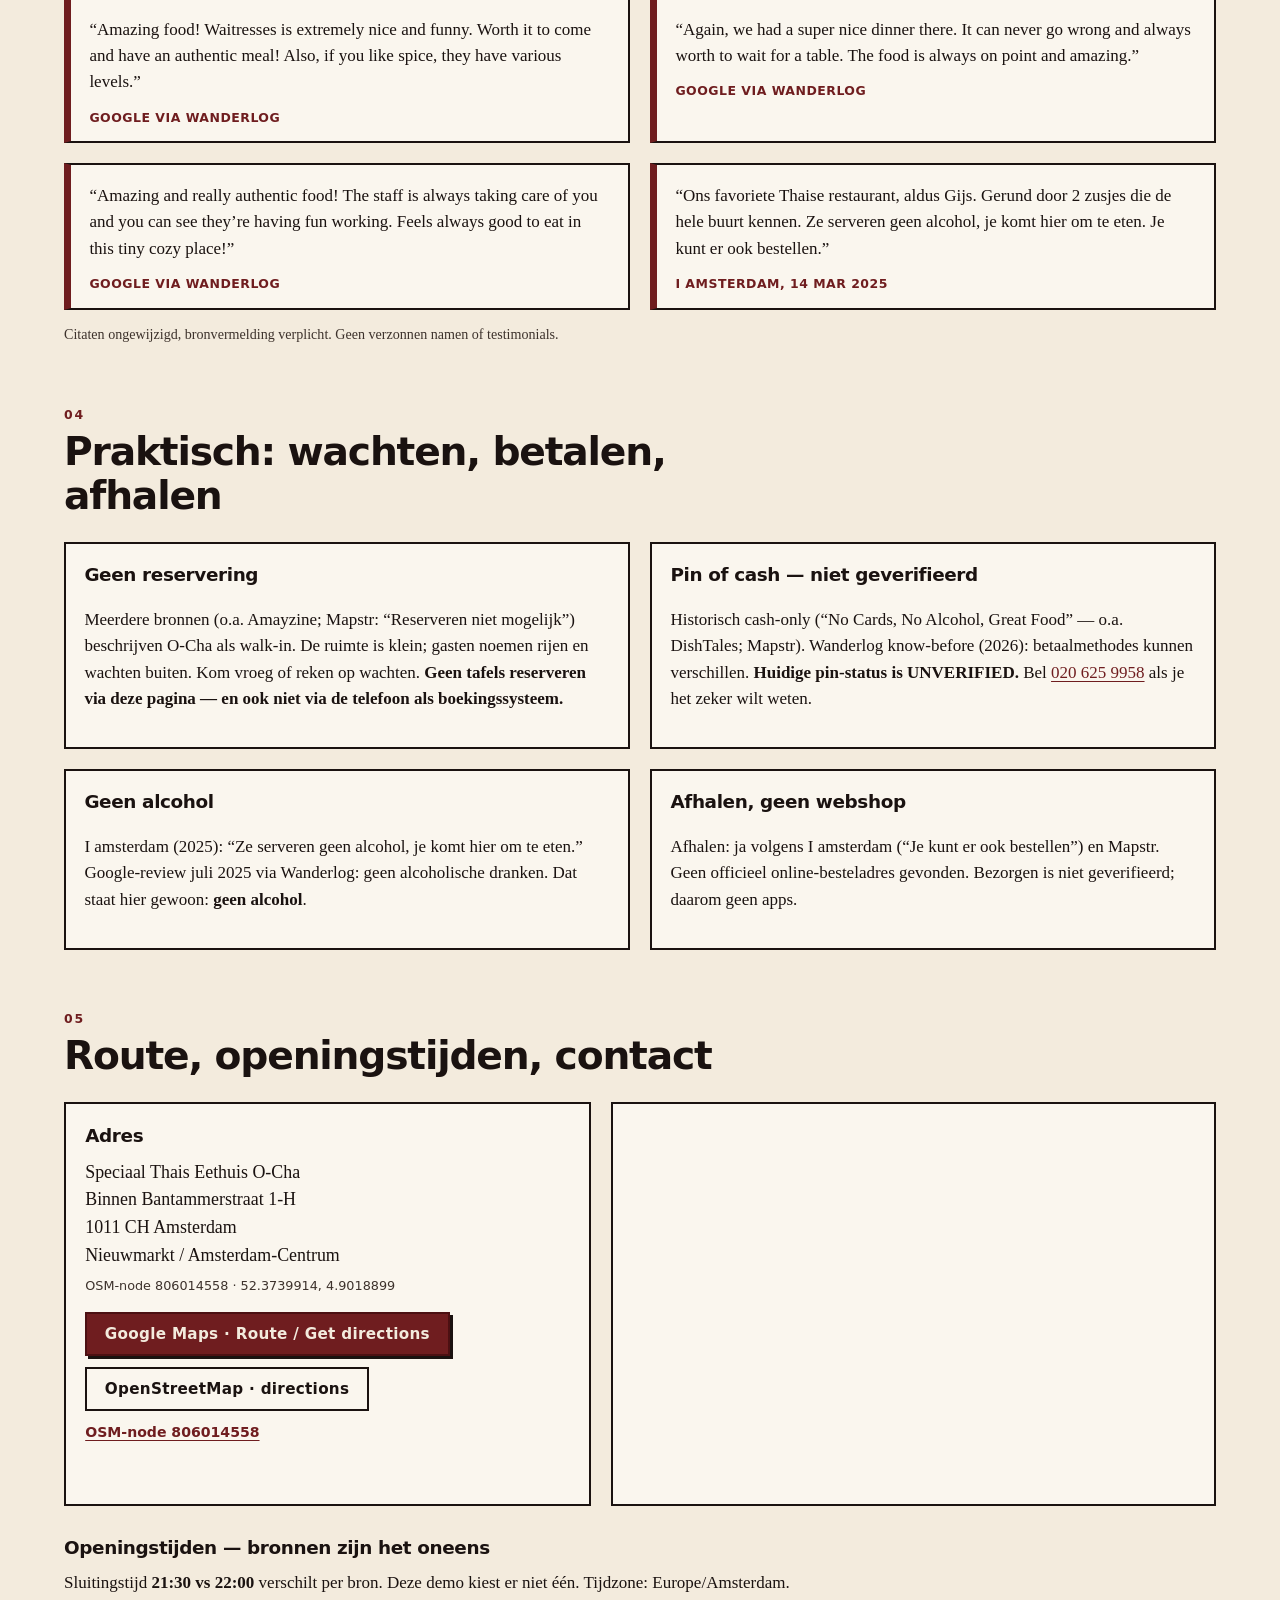
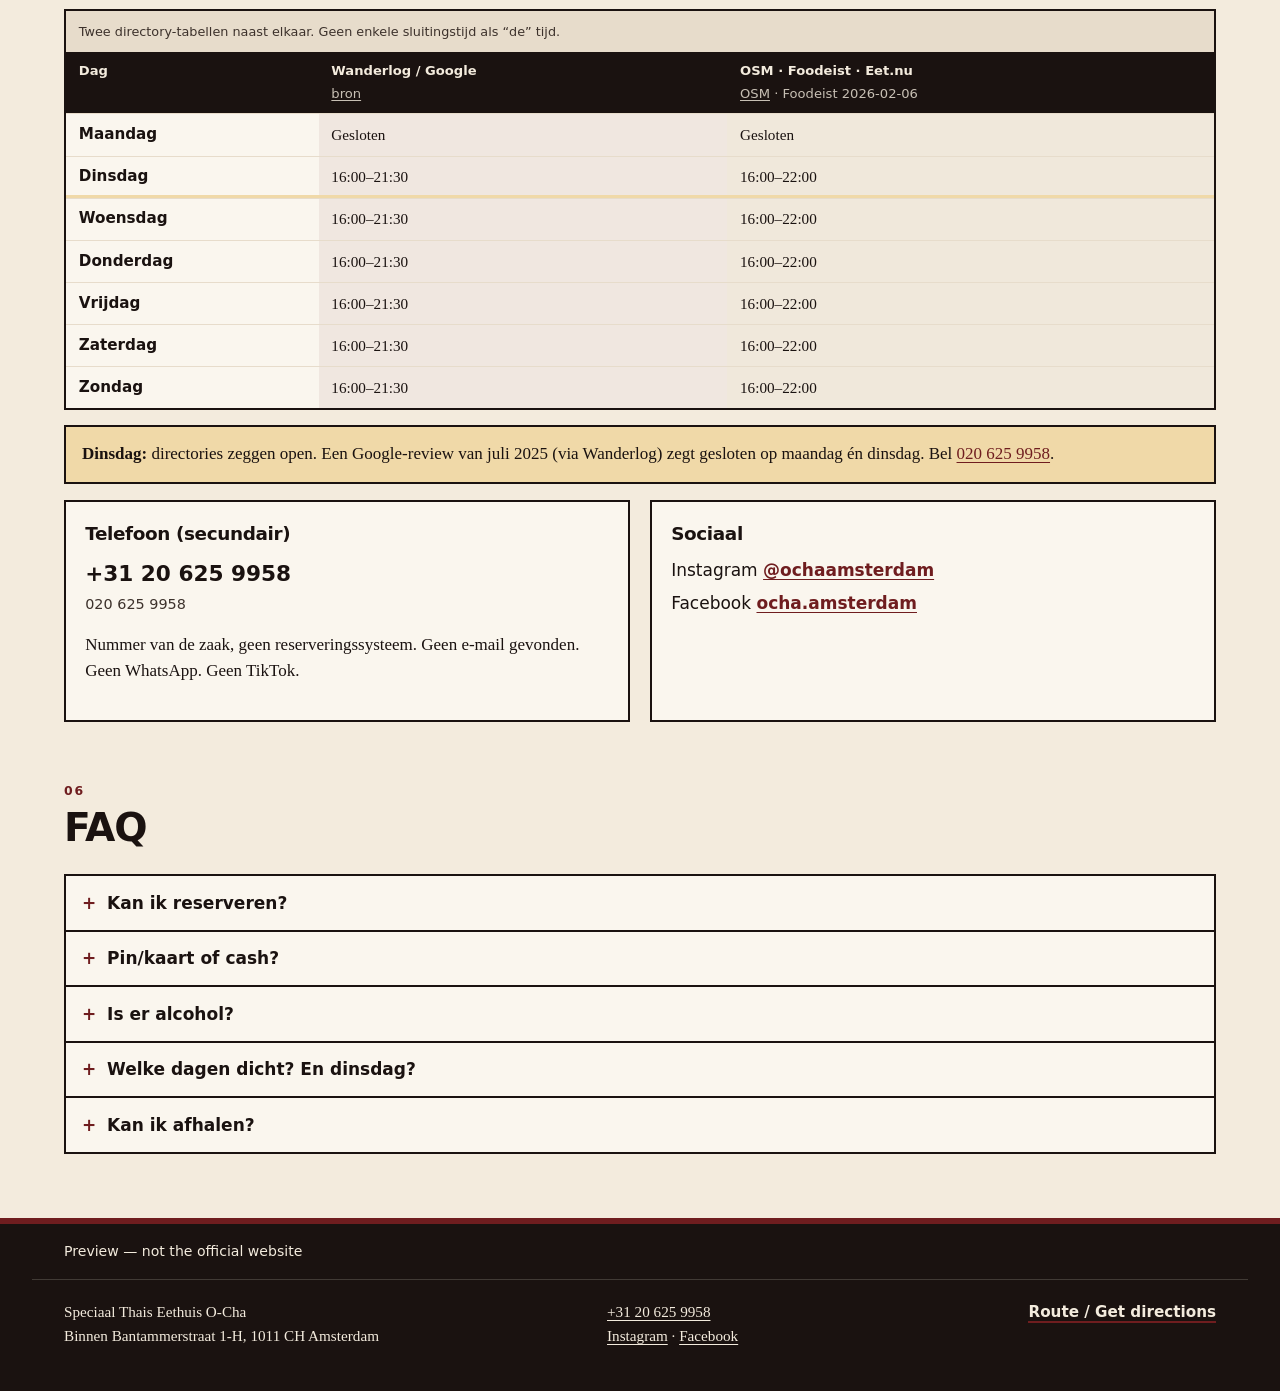
==== commit ade94faa: "Fix preview images and remove top demo banners" ====
--- a/o-cha/index.html
+++ b/o-cha/index.html
@@ -50,14 +50,6 @@
   <a class="skip-link" href="#inhoud">Naar inhoud / Skip to content</a>
 
   <div class="chrome-sticky">
-  <div class="demo-banner" role="note">
-    <p>
-      <span class="stamp">DEMO</span>
-      <span class="i18n-nl">Dit is <strong>geen officiële website</strong> van Speciaal Thais Eethuis O-Cha. Interne OS-test — niet voor gasten.</span>
-      <span class="i18n-en" lang="en">This is <strong>not the official website</strong> of Speciaal Thais Eethuis O-Cha. Internal OS test — not for guests.</span>
-    </p>
-  </div>
-
   <header class="site-header">
     <div class="header-inner">
       <a class="wordmark" href="#top">
@@ -605,13 +597,7 @@
   </main>
 
   <footer class="site-footer">
-    <div class="footer-demo" role="note">
-      <span class="stamp">DEMO</span>
-      <p>
-        <span class="i18n-nl">Dit is geen officiële website van Speciaal Thais Eethuis O-Cha. Interne OS-test. Niet publiceren als klantsite. Geen contact opgenomen.</span>
-        <span class="i18n-en" lang="en">This is not the official website of Speciaal Thais Eethuis O-Cha. Internal OS test. Not a customer site. Nobody was contacted.</span>
-      </p>
-    </div>
+    <div class="footer-demo" role="note"><p>Preview — not the official website</p></div>
     <div class="footer-grid">
       <p>
         Speciaal Thais Eethuis O-Cha<br>
--- a/o-cha/styles.css
+++ b/o-cha/styles.css
@@ -0,0 +1,1157 @@
+/* Speciaal Thais Eethuis O-Cha — internal OS-test demo
+   Palette from the room photo: deep wall red, cream plaster, black metal. */
+
+:root {
+  --red: #6f1d1f;
+  --red-deep: #4c1012;
+  --red-hot: #8c2428;
+  --cream: #f3ebdd;
+  --cream-2: #e7dccb;
+  --paper: #faf6ee;
+  --ink: #1a1210;
+  --ink-soft: #3d322c;
+  --line: #1a1210;
+  --warn: #f0d9a8;
+  --focus: #e8c36a;
+  --font-display: "Bricolage Grotesque", "Avenir Next", system-ui, sans-serif;
+  --font-body: "Source Serif 4", "Iowan Old Style", Georgia, serif;
+  --max: 72rem;
+  --gutter: clamp(1rem, 3vw, 2rem);
+  --header-h: 4.25rem;
+  --demo-h: 2.75rem;
+  --sticky-h: 4.25rem;
+  --radius: 2px;
+}
+
+*,
+*::before,
+*::after {
+  box-sizing: border-box;
+}
+
+html {
+  scroll-behavior: smooth;
+  scroll-padding-top: calc(var(--demo-h) + var(--header-h) + 0.5rem);
+}
+
+html[data-lang="en"] {
+  scroll-padding-top: calc(var(--demo-h) + var(--header-h) + 0.5rem);
+}
+
+@media (prefers-reduced-motion: reduce) {
+  html { scroll-behavior: auto; }
+  *, *::before, *::after {
+    animation-duration: 0.01ms !important;
+    animation-iteration-count: 1 !important;
+    transition-duration: 0.01ms !important;
+  }
+}
+
+body {
+  margin: 0;
+  font-family: var(--font-body);
+  font-size: 1.0625rem;
+  line-height: 1.55;
+  color: var(--ink);
+  background:
+    linear-gradient(180deg, rgba(111, 29, 31, 0.04), transparent 12rem),
+    var(--cream);
+  min-height: 100dvh;
+  padding-bottom: calc(var(--sticky-h) + env(safe-area-inset-bottom, 0px));
+}
+
+img {
+  max-width: 100%;
+  height: auto;
+  display: block;
+}
+
+a {
+  color: var(--red);
+  text-underline-offset: 0.18em;
+}
+
+a:hover {
+  color: var(--red-deep);
+}
+
+:focus-visible {
+  outline: 3px solid var(--focus);
+  outline-offset: 3px;
+}
+
+.skip-link {
+  position: absolute;
+  left: 0.75rem;
+  top: -100px;
+  z-index: 100;
+  background: var(--ink);
+  color: var(--cream);
+  padding: 0.5rem 0.85rem;
+  font-family: var(--font-display);
+}
+
+.skip-link:focus {
+  top: 0.75rem;
+}
+
+/* One language at a time. html[data-lang] is set in markup (nl) and by JS. */
+.i18n-en { display: none; }
+html[data-lang="en"] .i18n-nl { display: none; }
+html[data-lang="en"] .i18n-en { display: inline; }
+html[data-lang="en"] p.i18n-en,
+html[data-lang="en"] .lede .i18n-en,
+html[data-lang="en"] .hero-note .i18n-en,
+html[data-lang="en"] .about-copy p.i18n-en,
+html[data-lang="en"] .pract-card p.i18n-en,
+html[data-lang="en"] .callout p.i18n-en,
+html[data-lang="en"] details p.i18n-en,
+html[data-lang="en"] .section-lead .i18n-en,
+html[data-lang="en"] .hours-caption .i18n-en,
+html[data-lang="en"] figcaption .i18n-en,
+html[data-lang="en"] .footer-demo p .i18n-en,
+html[data-lang="en"] h2 .i18n-en,
+html[data-lang="en"] h3 .i18n-en {
+  display: block;
+}
+
+/* DEMO banner — persistent */
+.chrome-sticky {
+  position: sticky;
+  top: 0;
+  z-index: 40;
+  background: var(--paper);
+}
+
+.demo-banner {
+  background: var(--ink);
+  color: var(--cream);
+  border-bottom: 3px solid var(--red);
+}
+
+.demo-banner p {
+  margin: 0;
+  padding: 0.45rem var(--gutter);
+  display: flex;
+  flex-wrap: wrap;
+  gap: 0.35rem 0.85rem;
+  align-items: baseline;
+  font-family: var(--font-display);
+  font-size: 0.78rem;
+  line-height: 1.35;
+  letter-spacing: 0.01em;
+  max-width: calc(var(--max) + 2 * var(--gutter));
+  margin-inline: auto;
+}
+
+.demo-banner .i18n-nl,
+.demo-banner .i18n-en {
+  display: inline;
+}
+
+html:not([data-lang]) .demo-banner .i18n-en {
+  opacity: 0.82;
+}
+
+.stamp {
+  display: inline-block;
+  font-family: var(--font-display);
+  font-weight: 800;
+  font-size: 0.72rem;
+  letter-spacing: 0.18em;
+  border: 2px solid var(--cream);
+  color: var(--cream);
+  padding: 0.08rem 0.4rem 0.02rem;
+  line-height: 1.2;
+  transform: rotate(-2deg);
+}
+
+/* Header */
+.site-header {
+  background: var(--paper);
+  border-bottom: 3px solid var(--ink);
+}
+
+.header-inner {
+  max-width: calc(var(--max) + 2 * var(--gutter));
+  margin: 0 auto;
+  padding: 0.55rem var(--gutter);
+  display: flex;
+  align-items: center;
+  gap: 1rem;
+}
+
+.wordmark {
+  text-decoration: none;
+  color: var(--ink);
+  display: flex;
+  flex-direction: column;
+  line-height: 1.05;
+  min-width: 0;
+}
+
+.wordmark-kicker {
+  font-family: var(--font-display);
+  font-size: 0.62rem;
+  letter-spacing: 0.12em;
+  text-transform: uppercase;
+  color: var(--red);
+  font-weight: 700;
+}
+
+.wordmark-name {
+  font-family: var(--font-display);
+  font-weight: 800;
+  font-size: 1.55rem;
+  letter-spacing: -0.03em;
+}
+
+.nav {
+  display: none;
+  gap: 0.15rem 1.05rem;
+  margin-left: auto;
+  font-family: var(--font-display);
+  font-size: 0.88rem;
+  font-weight: 600;
+}
+
+.nav a {
+  color: var(--ink);
+  text-decoration: none;
+  border-bottom: 2px solid transparent;
+  padding-bottom: 0.1rem;
+}
+
+.nav a:hover,
+.nav a:focus-visible {
+  border-bottom-color: var(--red);
+  color: var(--red);
+}
+
+.header-tools {
+  margin-left: auto;
+  display: flex;
+  align-items: center;
+  gap: 0.6rem;
+}
+
+
+.nav-toggle {
+  display: inline-flex;
+  align-items: center;
+  justify-content: center;
+  min-height: 44px;
+  min-width: 44px;
+  margin-left: auto;
+  padding: 0.4rem 0.75rem;
+  font-family: var(--font-display);
+  font-weight: 700;
+  font-size: 0.85rem;
+  letter-spacing: 0.06em;
+  text-transform: uppercase;
+  border: 2px solid var(--ink);
+  background: var(--paper);
+  color: var(--ink);
+  cursor: pointer;
+}
+.lang-switch button {
+  min-width: 44px;
+  min-height: 44px;
+  padding: 0.4rem 0.7rem;
+}
+.btn-header {
+  display: inline-flex;
+  min-height: 44px;
+}
+@media (max-width: 899px) {
+  .header-inner { flex-wrap: wrap; }
+  .nav {
+    display: none;
+    flex-basis: 100%;
+    flex-direction: column;
+    gap: 0;
+    margin: 0;
+    padding: 0.25rem 0 0.6rem;
+  }
+  .nav.is-open { display: flex; }
+  .nav a {
+    min-height: 44px;
+    display: flex;
+    align-items: center;
+    padding: 0.45rem 0;
+  }
+}
+
+.lang-switch {
+  display: flex;
+  border: 2px solid var(--ink);
+  background: var(--cream);
+}
+
+.lang-switch button {
+  font-family: var(--font-display);
+  font-weight: 700;
+  font-size: 0.75rem;
+  letter-spacing: 0.06em;
+  border: 0;
+  background: transparent;
+  color: var(--ink);
+  padding: 0.28rem 0.5rem;
+  cursor: pointer;
+  min-width: 44px;
+  min-height: 44px;
+}
+
+.lang-switch button[aria-pressed="true"] {
+  background: var(--ink);
+  color: var(--cream);
+}
+
+.btn {
+  display: inline-flex;
+  align-items: center;
+  justify-content: center;
+  gap: 0.4rem;
+  font-family: var(--font-display);
+  font-weight: 700;
+  font-size: 0.95rem;
+  letter-spacing: 0.02em;
+  text-decoration: none;
+  border: 2px solid var(--ink);
+  padding: 0.7rem 1.1rem;
+  line-height: 1.2;
+  cursor: pointer;
+}
+
+.btn-primary {
+  background: var(--red);
+  color: var(--cream);
+  border-color: var(--red-deep);
+  box-shadow: 3px 3px 0 var(--ink);
+}
+
+.btn-primary:hover,
+.btn-primary:focus-visible {
+  background: var(--red-hot);
+  color: var(--paper);
+}
+
+.btn-secondary,
+.btn-ghost {
+  background: var(--paper);
+  color: var(--ink);
+}
+
+.btn-ghost {
+  border-color: color-mix(in srgb, var(--cream) 40%, white);
+  color: var(--cream);
+  background: transparent;
+}
+
+.btn-ghost:hover {
+  background: color-mix(in srgb, var(--cream) 18%, transparent);
+  color: var(--paper);
+}
+
+.btn-header {
+  display: inline-flex;
+  background: var(--red);
+  color: var(--cream);
+  border-color: var(--ink);
+  padding: 0.4rem 0.75rem;
+  font-size: 0.82rem;
+}
+
+.btn-header:hover {
+  color: var(--paper);
+}
+
+/* Hero */
+.hero {
+  position: relative;
+  min-height: min(88svh, 52rem);
+  display: grid;
+  align-items: end;
+  color: var(--cream);
+  isolation: isolate;
+}
+
+.hero-media {
+  position: absolute;
+  inset: 0;
+  z-index: -1;
+}
+
+.hero-media img {
+  width: 100%;
+  height: 100%;
+  object-fit: cover;
+  object-position: center 45%;
+  filter: saturate(0.92) contrast(1.05);
+}
+
+.hero-media::after {
+  content: "";
+  position: absolute;
+  inset: 0;
+  background:
+    linear-gradient(180deg, rgba(26, 18, 16, 0.15) 0%, rgba(76, 16, 18, 0.35) 38%, rgba(26, 18, 16, 0.88) 100%),
+    linear-gradient(90deg, rgba(76, 16, 18, 0.55), transparent 55%);
+}
+
+.hero-copy {
+  padding: 4.5rem var(--gutter) 2.4rem;
+  max-width: calc(var(--max) + 2 * var(--gutter));
+  margin: 0 auto;
+  width: 100%;
+}
+
+.eyebrow {
+  font-family: var(--font-display);
+  font-size: 0.78rem;
+  letter-spacing: 0.16em;
+  text-transform: uppercase;
+  font-weight: 700;
+  margin: 0 0 0.7rem;
+  color: #fff;
+  text-shadow: 0 1px 2px rgba(0,0,0,0.75);
+}
+
+h1 {
+  margin: 0 0 0.85rem;
+  line-height: 0.9;
+}
+
+.h1-kicker {
+  display: block;
+  font-family: var(--font-display);
+  font-weight: 600;
+  font-size: clamp(0.95rem, 2.2vw, 1.25rem);
+  letter-spacing: 0.08em;
+  text-transform: uppercase;
+  margin-bottom: 0.25rem;
+}
+
+.h1-name {
+  display: block;
+  font-family: var(--font-display);
+  font-weight: 800;
+  font-size: clamp(3.4rem, 14vw, 7.5rem);
+  letter-spacing: -0.045em;
+}
+
+.lede {
+  max-width: 38rem;
+  font-size: 1.12rem;
+  margin: 0 0 1.35rem;
+}
+
+.lede .i18n-en { margin-top: 0.35rem; }
+
+.hero-cta {
+  display: flex;
+  flex-wrap: wrap;
+  gap: 0.65rem;
+  margin-bottom: 0.85rem;
+}
+
+.hero-note {
+  margin: 0;
+  font-family: var(--font-display);
+  font-size: 0.82rem;
+  letter-spacing: 0.02em;
+  opacity: 0.92;
+  max-width: 40rem;
+}
+
+/* Fact strip */
+.facts {
+  background: var(--ink);
+  color: var(--cream);
+  border-bottom: 3px solid var(--red);
+}
+
+.fact-row {
+  list-style: none;
+  margin: 0 auto;
+  padding: 0;
+  max-width: calc(var(--max) + 2 * var(--gutter));
+  display: grid;
+}
+
+.fact-row li {
+  padding: 1.1rem var(--gutter);
+  border-bottom: 1px solid color-mix(in srgb, var(--cream) 18%, transparent);
+}
+
+.fact-row li:last-child { border-bottom: 0; }
+
+.fact-row strong {
+  display: block;
+  font-family: var(--font-display);
+  font-size: 1.05rem;
+  font-weight: 800;
+  letter-spacing: -0.02em;
+  color: var(--cream);
+  margin-bottom: 0.2rem;
+}
+
+.fact-row span {
+  font-size: 0.95rem;
+  color: var(--cream-2);
+}
+
+/* Sections */
+.section {
+  max-width: calc(var(--max) + 2 * var(--gutter));
+  margin: 0 auto;
+  padding: 3.2rem var(--gutter) 0.5rem;
+}
+
+.section-head {
+  margin-bottom: 1.5rem;
+  max-width: 42rem;
+}
+
+.section-num {
+  font-family: var(--font-display);
+  font-weight: 800;
+  color: var(--red);
+  letter-spacing: 0.14em;
+  margin: 0 0 0.35rem;
+  font-size: 0.78rem;
+}
+
+h2 {
+  font-family: var(--font-display);
+  font-weight: 800;
+  font-size: clamp(1.7rem, 4vw, 2.45rem);
+  letter-spacing: -0.03em;
+  line-height: 1.12;
+  margin: 0 0 0.6rem;
+}
+
+h3 {
+  font-family: var(--font-display);
+  font-weight: 700;
+  font-size: 1.15rem;
+  letter-spacing: -0.02em;
+  margin: 0 0 0.5rem;
+}
+
+.section-lead {
+  margin: 0;
+  color: var(--ink-soft);
+}
+
+.prose p {
+  margin: 0 0 1rem;
+}
+
+.about-grid,
+.loc-grid,
+.contact-row,
+.pract-grid,
+.review-grid {
+  display: grid;
+  gap: 1.25rem;
+}
+
+.about-photo,
+.food-photo {
+  margin: 0;
+  background: var(--paper);
+  border: 3px solid var(--ink);
+  box-shadow: 6px 6px 0 var(--red);
+}
+
+.about-photo img,
+.food-photo img {
+  width: 100%;
+  aspect-ratio: 3 / 2;
+  object-fit: cover;
+}
+
+.about-photo figcaption,
+.food-photo figcaption {
+  font-family: var(--font-display);
+  font-size: 0.8rem;
+  padding: 0.55rem 0.75rem 0.65rem;
+  color: var(--ink-soft);
+  border-top: 1px solid var(--cream-2);
+}
+
+.food-photo {
+  margin-bottom: 1.4rem;
+}
+
+.dish-list {
+  list-style: none;
+  margin: 0 0 1rem;
+  padding: 0;
+  display: grid;
+  grid-template-columns: 1fr 1fr;
+  gap: 0.55rem;
+}
+
+.dish-list li {
+  background: var(--paper);
+  border: 2px solid var(--ink);
+  border-left: 6px solid var(--red);
+  padding: 0.7rem 0.8rem;
+  font-family: var(--font-display);
+  font-weight: 700;
+  font-size: 0.98rem;
+}
+
+.spice-note {
+  font-size: 0.95rem;
+  color: var(--ink-soft);
+  margin: 0 0 1.1rem;
+}
+
+.callout {
+  background: var(--paper);
+  border: 2px solid var(--ink);
+  padding: 0.9rem 1rem;
+  margin: 0 0 1rem;
+}
+
+.callout p { margin: 0; }
+
+.callout-quiet {
+  background: var(--cream-2);
+}
+
+.callout-quiet code {
+  font-size: 0.85em;
+  background: var(--paper);
+  padding: 0.05rem 0.28rem;
+}
+
+.callout-hours {
+  background: var(--warn);
+  margin-top: 0.9rem;
+}
+
+/* Reviews */
+.rating-line {
+  display: flex;
+  align-items: baseline;
+  gap: 0.75rem;
+  margin: 0.4rem 0 0;
+}
+
+.rating-num {
+  font-family: var(--font-display);
+  font-weight: 800;
+  font-size: 3rem;
+  letter-spacing: -0.04em;
+  color: var(--red);
+  line-height: 1;
+}
+
+.rating-num .i18n-nl,
+.rating-num .i18n-en {
+  display: inline;
+}
+
+html:not([data-lang]) .rating-num .i18n-en {
+  display: none;
+}
+
+.rating-meta {
+  font-family: var(--font-display);
+  font-size: 0.95rem;
+  color: var(--ink-soft);
+}
+
+.review-card {
+  background: var(--paper);
+  border: 2px solid var(--ink);
+  padding: 1.1rem 1.15rem 0.9rem;
+  border-left: 7px solid var(--red);
+  list-style: none;
+}
+
+.review-grid {
+  list-style: none;
+  margin: 0;
+  padding: 0;
+}
+
+.review-card blockquote {
+  margin: 0;
+}
+
+.review-card p {
+  margin: 0;
+}
+
+.review-src {
+  margin-top: 0.75rem !important;
+  font-family: var(--font-display);
+  font-size: 0.78rem;
+  letter-spacing: 0.04em;
+  text-transform: uppercase;
+  color: var(--red);
+  font-weight: 700;
+}
+
+.fineprint {
+  font-size: 0.88rem;
+  color: var(--ink-soft);
+  margin: 0.9rem 0 0;
+}
+
+/* Practical */
+.pract-card {
+  background: var(--paper);
+  border: 2px solid var(--ink);
+  padding: 1.1rem 1.15rem;
+}
+
+.pract-card p:last-child { margin-bottom: 0; }
+
+/* Location */
+.loc-card {
+  background: var(--paper);
+  border: 2px solid var(--ink);
+  padding: 1.15rem 1.2rem;
+}
+
+.addr {
+  font-size: 1.12rem;
+  margin: 0 0 0.4rem;
+}
+
+.coords {
+  font-family: var(--font-display);
+  font-size: 0.8rem;
+  color: var(--ink-soft);
+  margin: 0 0 1rem;
+}
+
+.cta-stack {
+  display: flex;
+  flex-direction: column;
+  align-items: flex-start;
+  gap: 0.65rem;
+}
+
+.text-link {
+  font-family: var(--font-display);
+  font-size: 0.88rem;
+  font-weight: 600;
+}
+
+.map-card {
+  padding: 0;
+  min-height: 16rem;
+  overflow: hidden;
+}
+
+.map-card iframe {
+  width: 100%;
+  height: 400px;
+  min-height: 16rem;
+  border: 0;
+  display: block;
+  filter: saturate(0.85) contrast(1.05);
+}
+
+.hours-wrap {
+  margin-top: 1.75rem;
+}
+
+.hours-caption {
+  margin: 0 0 0.8rem;
+}
+
+.table-scroll {
+  overflow-x: auto;
+  border: 2px solid var(--ink);
+  background: var(--paper);
+  -webkit-overflow-scrolling: touch;
+}
+
+.hours-table {
+  width: 100%;
+  border-collapse: collapse;
+  font-size: 0.95rem;
+  min-width: 34rem;
+}
+
+.hours-table caption {
+  text-align: left;
+  padding: 0.65rem 0.8rem;
+  font-family: var(--font-display);
+  font-size: 0.8rem;
+  color: var(--ink-soft);
+  background: var(--cream-2);
+  caption-side: top;
+}
+
+.hours-table th,
+.hours-table td {
+  border-top: 1px solid var(--cream-2);
+  padding: 0.55rem 0.8rem;
+  text-align: left;
+  vertical-align: top;
+}
+
+.hours-table thead th {
+  background: var(--ink);
+  color: var(--cream);
+  font-family: var(--font-display);
+  font-size: 0.82rem;
+  font-weight: 700;
+  border-top: 0;
+}
+
+.th-src {
+  display: block;
+  font-weight: 500;
+  opacity: 0.8;
+  margin-top: 0.2rem;
+}
+
+.hours-table thead a {
+  color: var(--cream);
+}
+
+.hours-table tbody th {
+  font-family: var(--font-display);
+  font-weight: 700;
+  width: 22%;
+}
+
+.hours-table td:nth-child(2) {
+  background: color-mix(in srgb, var(--red) 7%, var(--paper));
+}
+
+.hours-table td:nth-child(3) {
+  background: color-mix(in srgb, var(--cream-2) 55%, var(--paper));
+}
+
+.row-conflict th,
+.row-conflict td {
+  box-shadow: inset 0 -3px 0 var(--warn);
+}
+
+.phone-line {
+  margin: 0 0 0.35rem;
+}
+
+.phone-line a {
+  font-family: var(--font-display);
+  font-weight: 800;
+  font-size: 1.35rem;
+  text-decoration: none;
+  color: var(--ink);
+}
+
+.phone-line a:hover { color: var(--red); }
+
+.phone-local {
+  display: block;
+  font-family: var(--font-display);
+  font-size: 0.9rem;
+  color: var(--ink-soft);
+  margin-top: 0.15rem;
+}
+
+.social-list {
+  list-style: none;
+  margin: 0;
+  padding: 0;
+  font-family: var(--font-display);
+}
+
+.social-list li {
+  margin-bottom: 0.45rem;
+}
+
+.social-list a {
+  font-weight: 700;
+}
+
+/* FAQ */
+.faq-list details {
+  background: var(--paper);
+  border: 2px solid var(--ink);
+  border-bottom: 0;
+  padding: 0;
+}
+
+.faq-list details:last-child {
+  border-bottom: 2px solid var(--ink);
+}
+
+.faq-list summary {
+  font-family: var(--font-display);
+  font-weight: 700;
+  cursor: pointer;
+  padding: 0.85rem 1rem;
+  list-style: none;
+}
+
+.faq-list summary::-webkit-details-marker { display: none; }
+
+.faq-list summary::before {
+  content: "+";
+  display: inline-block;
+  width: 1.2rem;
+  color: var(--red);
+  font-weight: 800;
+}
+
+.faq-list details[open] summary::before { content: "–"; }
+
+.faq-list details p {
+  margin: 0;
+  padding: 0 1rem 1rem 2.2rem;
+}
+
+/* Footer */
+.site-footer {
+  margin-top: 3.5rem;
+  background: var(--ink);
+  color: var(--cream);
+  padding: 0 0 calc(1.5rem + env(safe-area-inset-bottom, 0px));
+  border-top: 6px solid var(--red);
+}
+
+.footer-demo {
+  display: flex;
+  gap: 0.75rem;
+  align-items: flex-start;
+  padding: 1.1rem var(--gutter) 1rem;
+  border-bottom: 1px solid color-mix(in srgb, var(--cream) 18%, transparent);
+  max-width: calc(var(--max) + 2 * var(--gutter));
+  margin: 0 auto;
+}
+
+.footer-demo p {
+  margin: 0;
+  font-family: var(--font-display);
+  font-size: 0.88rem;
+}
+
+.footer-grid {
+  max-width: calc(var(--max) + 2 * var(--gutter));
+  margin: 0 auto;
+  padding: 1.25rem var(--gutter);
+  display: grid;
+  gap: 1rem;
+  font-size: 0.95rem;
+}
+
+.footer-grid p { margin: 0; }
+
+.site-footer a {
+  color: var(--cream);
+}
+
+.site-footer a:hover {
+  color: var(--warn);
+}
+
+.footer-cta a {
+  font-family: var(--font-display);
+  font-weight: 800;
+  text-decoration: none;
+  border-bottom: 2px solid var(--red);
+}
+
+.footer-meta {
+  max-width: calc(var(--max) + 2 * var(--gutter));
+  margin: 0 auto;
+  padding: 0 var(--gutter) 0.5rem;
+  font-family: var(--font-display);
+  font-size: 0.75rem;
+  letter-spacing: 0.04em;
+  opacity: 0.65;
+}
+
+/* Sticky mobile CTA — Route only */
+.sticky-cta {
+  position: fixed;
+  left: 0;
+  right: 0;
+  bottom: 0;
+  z-index: 35;
+  padding: 0.55rem var(--gutter) calc(0.55rem + env(safe-area-inset-bottom, 0px));
+  background: color-mix(in srgb, var(--ink) 92%, transparent);
+  border-top: 2px solid var(--red);
+  display: flex;
+}
+
+.sticky-cta .btn {
+  width: 100%;
+  box-shadow: none;
+}
+
+.sticky-cta.is-hidden {
+  transform: translateY(110%);
+  pointer-events: none;
+}
+
+.sticky-cta {
+  transition: transform 0.22s ease;
+}
+
+@media (min-width: 700px) {
+  .fact-row {
+    grid-template-columns: repeat(3, 1fr);
+  }
+
+  .fact-row li {
+    border-bottom: 0;
+    border-right: 1px solid color-mix(in srgb, var(--cream) 18%, transparent);
+  }
+
+  .fact-row li:last-child { border-right: 0; }
+
+  .dish-list {
+    grid-template-columns: repeat(4, 1fr);
+  }
+
+  .pract-grid,
+  .review-grid,
+  .contact-row {
+    grid-template-columns: 1fr 1fr;
+  }
+
+  .footer-grid {
+    grid-template-columns: 1.3fr 1fr auto;
+    align-items: start;
+  }
+}
+
+@media (min-width: 900px) {
+  body {
+    padding-bottom: 0;
+  }
+
+  .sticky-cta {
+    display: none;
+  }
+
+  .nav {
+    display: flex;
+  }
+
+  .nav-toggle {
+    display: none;
+  }
+
+  .header-tools {
+    margin-left: 0;
+  }
+
+  .btn-header {
+    display: inline-flex;
+  }
+
+  .about-grid {
+    grid-template-columns: 1.05fr 1fr;
+    align-items: start;
+    gap: 2rem;
+  }
+
+  .loc-grid {
+    grid-template-columns: 1fr 1.15fr;
+    align-items: stretch;
+  }
+
+  .map-card iframe,
+  .map-card {
+    min-height: 100%;
+  }
+
+  .hero-copy {
+    padding-bottom: 3rem;
+  }
+}
+
+@media (min-width: 1100px) {
+  .review-grid {
+    grid-template-columns: 1fr 1fr;
+  }
+}
+
+/* Thai-flag hairline under header — authentic, not decorative wallpaper */
+.site-header::after {
+  content: "";
+  display: block;
+  height: 5px;
+  background: linear-gradient(
+    180deg,
+    #a51931 0 20%,
+    #f4f5f8 20% 40%,
+    #2d2a4a 40% 60%,
+    #f4f5f8 60% 80%,
+    #a51931 80% 100%
+  );
+}
+
+/* Print */
+@media print {
+  .demo-banner,
+  .sticky-cta,
+  .site-header,
+  .hero-cta,
+  .btn,
+  .map-card {
+    position: static;
+  }
+
+  .sticky-cta { display: none; }
+
+  body {
+    background: white;
+    color: black;
+    padding: 0;
+  }
+
+  .hero {
+    min-height: 0;
+    color: black;
+  }
+
+  .hero-media { display: none; }
+
+  a[href^="http"]::after {
+    content: " (" attr(href) ")";
+    font-size: 0.75em;
+    color: #444;
+  }
+}
+
+/* DEMO banner + footer stay NL+EN even when the page language is toggled */
+.demo-banner .i18n-nl,
+.demo-banner .i18n-en {
+  display: inline;
+}
+
+.footer-demo .i18n-nl,
+.footer-demo .i18n-en {
+  display: block;
+}
+
+html[data-lang="nl"] .demo-banner .i18n-en,
+html[data-lang="en"] .demo-banner .i18n-nl {
+  display: inline;
+  color: inherit;
+  font-size: inherit;
+  opacity: 0.88;
+}
+
+html[data-lang="nl"] .footer-demo .i18n-en,
+html[data-lang="en"] .footer-demo .i18n-nl {
+  display: block;
+  color: inherit;
+  font-size: inherit;
+  opacity: 0.88;
+}
